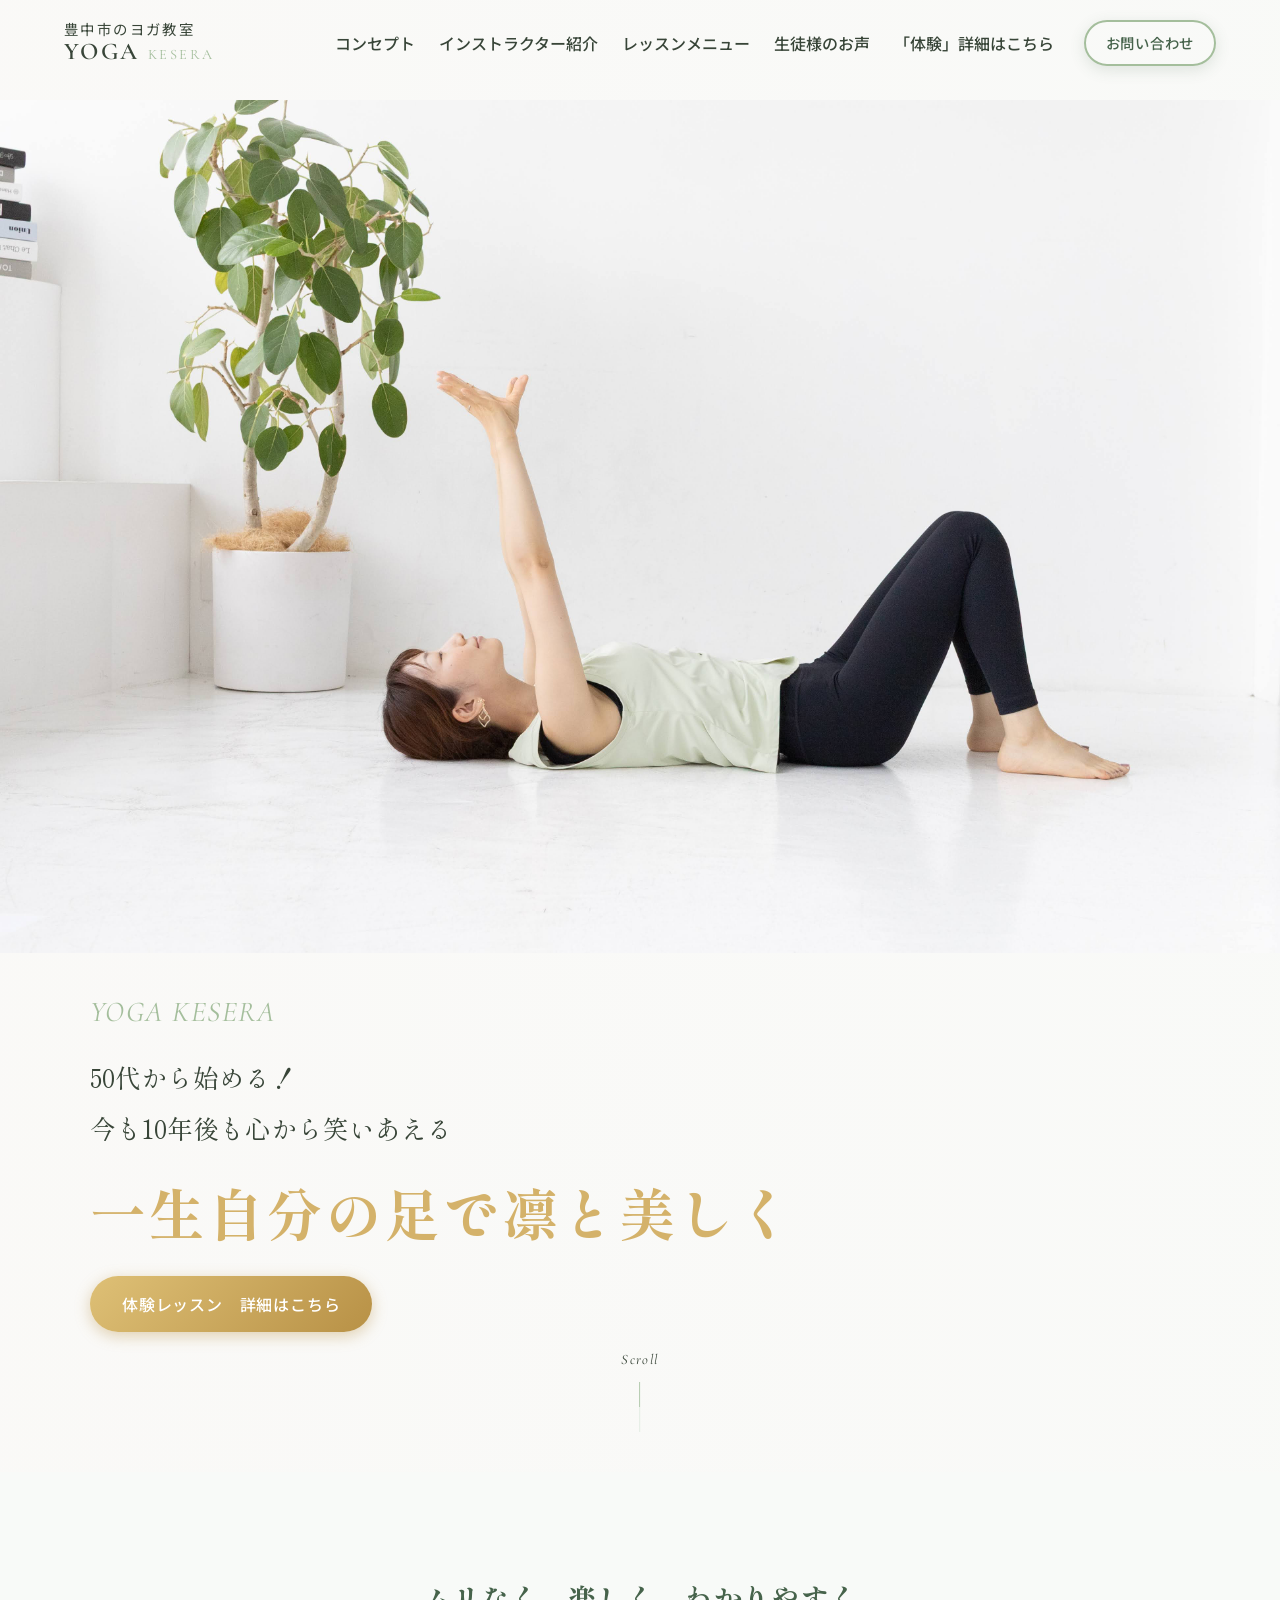
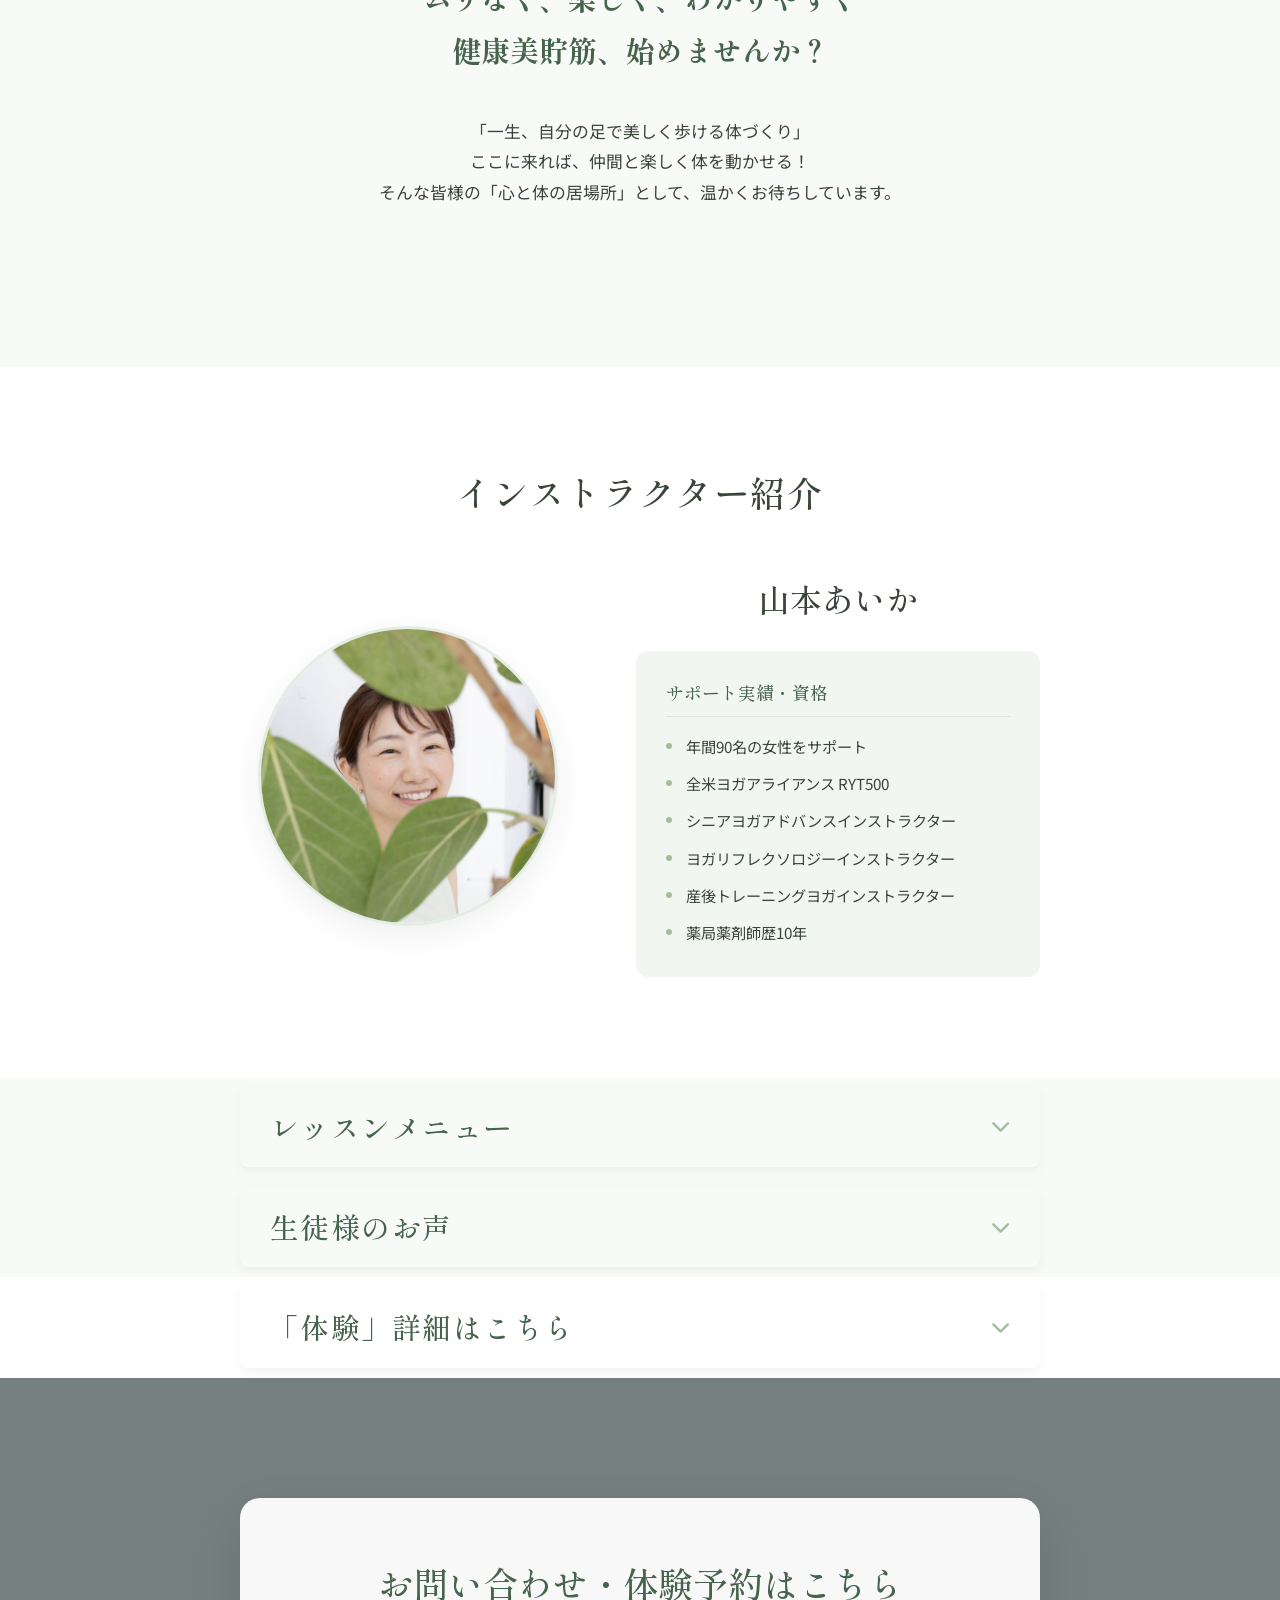
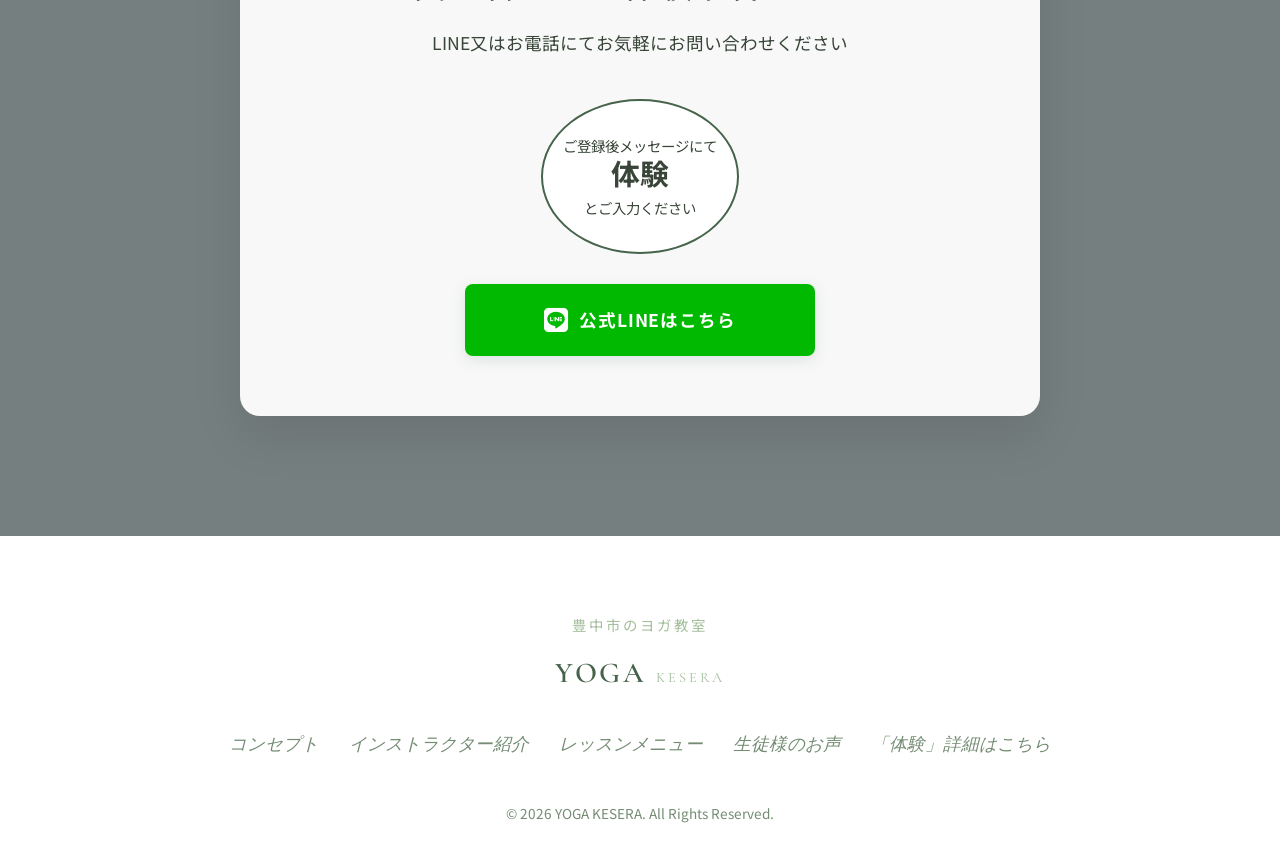
==== index.html @ 303db0d1 "Update hero text from 笑い合える to 笑いあえる" ====
<!DOCTYPE html>
<html lang="ja">

<head>
    <meta charset="UTF-8">
    <meta name="viewport" content="width=device-width, initial-scale=1.0">
    <title>大阪・豊中市のヨガ教室 YOGA KESERA | 予防のためのヨガ・パーソナルヨガ</title>
    <meta name="description"
        content="大阪府豊中市を中心に活動するヨガ教室 YOGA KESERA（ケセラ）。薬剤師の資格を持つヨガインストラクターが伝える「予防」のためのヨガ。グループレッスンやパーソナルヨガを通して、10年後の自分を美しく保つ運動習慣をサポートします。全米ヨガアライアンスRYT500取得。">
    
    <!-- 構造化データ（GEO/SEO対策） -->
    <script type="application/ld+json">
    {
      "@context": "https://schema.org",
      "@type": "LocalBusiness",
      "name": "YOGA KESERA（ヨガ ケセラ）",
      "image": "https://yoga-kesera.mtb-pop.workers.dev/images/Top.jpg",
      "description": "大阪府豊中市を中心に活動するヨガ教室。薬剤師の資格を持つインストラクターが予防のためのヨガ、パーソナルヨガを提供します。",
      "address": {
        "@type": "PostalAddress",
        "addressLocality": "豊中市",
        "addressRegion": "大阪府",
        "addressCountry": "JP"
      },
      "url": "https://yoga-kesera.mtb-pop.workers.dev/"
    }
    </script>

    <!-- Google Fonts -->
    <link rel="preconnect" href="https://fonts.googleapis.com">
    <link rel="preconnect" href="https://fonts.gstatic.com" crossorigin>
    <link
        href="https://fonts.googleapis.com/css2?family=Cormorant+Garamond:wght@400;500;600&family=Noto+Sans+JP:wght@300;400;500;700&family=Shippori+Mincho:wght@400;500;600;700;800&display=swap"
        rel="stylesheet">

    <!-- CSS -->
    <link rel="stylesheet" href="css/style.css">

    <!-- FontAwesome -->
    <link rel="stylesheet" href="https://cdnjs.cloudflare.com/ajax/libs/font-awesome/6.4.0/css/all.min.css">
</head>

<body>
    <!-- Header / Navigation -->
    <header id="header" class="header">
        <div class="header-inner">
            <h1 class="logo">
                <a href="#">
                    <span class="logo-sub"
                        style="font-family: var(--font-sans); color: var(--color-text-main); margin-bottom: 2px;">豊中市のヨガ教室</span>
                    <div>YOGA <span class="logo-sub">KESERA</span></div>
                </a>
            </h1>
            <nav class="nav">
                <ul class="nav-list">
                    <li><a href="#concept">コンセプト</a></li>
                    <li><a href="#instructor">インストラクター紹介</a></li>
                    <li><a href="#lessons">レッスンメニュー</a></li>
                    <li><a href="#voices">生徒様のお声</a></li>
                    <li><a href="#schedule">「体験」詳細はこちら</a></li>
                </ul>
                <a href="#contact" class="btn btn-outline btn-sm">お問い合わせ</a>
            </nav>
            <button class="hamburger" id="hamburger">
                <span></span>
                <span></span>
                <span></span>
            </button>
        </div>
        <!-- Mobile Menu -->
        <div class="mobile-menu" id="mobile-menu">
            <ul class="mobile-nav-list">
                <li><a href="#concept" class="mobile-nav-link">コンセプト</a></li>
                <li><a href="#instructor" class="mobile-nav-link">インストラクター紹介</a></li>
                <li><a href="#lessons" class="mobile-nav-link">レッスンメニュー</a></li>
                <li><a href="#voices" class="mobile-nav-link">生徒様のお声</a></li>
                <li><a href="#schedule" class="mobile-nav-link">「体験」詳細はこちら</a></li>
                <li><a href="#contact" class="btn btn-primary btn-block mobile-nav-link">ご質問・お問い合わせ</a></li>
            </ul>
        </div>
    </header>

    <main>
        <!-- Hero Section -->
        <section class="hero" id="home">
            <div class="hero-bg"></div>
            <div class="hero-content fade-up" style="padding-top: calc(var(--header-height) + 20px);">
                <!-- Added Top image here per request -->
                <div style="width: 100vw; margin-left: calc(-50vw + 50%); text-align: center; margin-bottom: 30px;">
                    <!-- '横幅いっぱいになるように' -> using 100vw on mobile but capped gracefully inside if needed -->
                    <img src="images/Top.jpg" alt="大阪・豊中市のヨガ教室 YOGA KESERA トップ画像" style="width: 100%; display: block;">
                </div>

                <p class="hero-subtitle" style="font-family: var(--font-serif); font-size: clamp(1.2rem, 3vw, 1.6rem); color: var(--color-text-main); font-weight: normal; margin-bottom: 20px;">
                    <span class="hero-title-en">YOGA KESERA</span>
                    <span class="ib">50代から始める！</span><br>
                    <span class="ib">今も10年後も心から笑いあえる</span>
                </p>
                <h2 class="hero-title" style="color: var(--color-secondary); font-weight: 800; letter-spacing: 0.05em; line-height: 1.4;">
                    <span class="ib">一生</span><span class="ib">自分の足で</span><span class="ib">凛と美しく</span>
                </h2>
                <div class="hero-action">
                    <a href="#schedule" class="btn"
                        style="background: linear-gradient(135deg, #dec076 0%, #b89146 100%); color: #fff; box-shadow: 0 4px 15px rgba(184, 145, 70, 0.4); border: none;">体験レッスン　詳細はこちら</a>
                </div>
            </div>
            <div class="scroll-indicator">
                <span>Scroll</span>
                <div class="scroll-line"></div>
            </div>
        </section>

        <!-- Audience & Concept Section -->
        <section class="section concept" id="concept">
            <div class="container container-sm">
                <!-- Concept -->
                <div class="concept-content fade-up delay-1 text-center">
                    <h2 class="concept-catch" style="font-weight: bold; margin-bottom: 40px; line-height: 1.8;">
                        <span class="ib">ムリなく、楽しく、わかりやすく</span><br>
                        <span class="ib">健康美貯筋、始めませんか？</span>
                    </h2>
                    <p class="concept-text">
                        「一生、自分の足で美しく歩ける体づくり」<br>
                        ここに来れば、仲間と楽しく体を動かせる！<br>
                        そんな皆様の「心と体の居場所」として、温かくお待ちしています。
                    </p>
                </div>


            </div>
        </section>

        <!-- Instructor Section -->
        <section class="section instructor bg-light" id="instructor">
            <div class="container container-sm">
                <div class="section-header fade-up text-center mb-5">
                    <h2 class="section-jp">インストラクター紹介</h2>
                </div>
                <div class="instructor-wrapper">
                    <div class="instructor-image fade-in-left">
                        <div class="img-wrapper">
                            <img src="images/introdaction.jpg" alt="YOGA KESERA ヨガインストラクター あいか">
                        </div>
                    </div>
                    <div class="instructor-info fade-in-right">
                        <h3 class="instructor-name text-center" style="justify-content: center;">
                            山本あいか
                        </h3>

                        <div class="qualifications">
                            <h4 class="qualifications-title">サポート実績・資格</h4>
                            <ul class="qualifications-list line-single">
                                <li>年間90名の女性をサポート</li>
                                <li>全米ヨガアライアンス RYT500</li>
                                <li>シニアヨガアドバンスインストラクター</li>
                                <li>ヨガリフレクソロジーインストラクター</li>
                                <li>産後トレーニングヨガインストラクター</li>
                                <li>薬局薬剤師歴10年</li>
                            </ul>
                        </div>
                    </div>
                </div>
            </div>
        </section>

        <!-- Lesson Menu Section -->
        <section class="section lessons" id="lessons">
            <div class="container container-sm">
                <div class="accordion-header fade-up">
                    <h2 class="section-jp">レッスンメニュー</h2>
                    <i class="fa-solid fa-chevron-down accordion-icon"></i>
                </div>

                <div class="accordion-content">
                    <div class="accordion-inner">
                        <div class="lessons-grid">
                            <!-- Menu 1 -->
                            <div class="lesson-card fade-up delay-1">
                                <div class="lesson-img">
                                    <img src="images/group.JPG" alt="対面レッスン（グループ）">
                                </div>
                                <div class="lesson-body">
                                    <h3 class="lesson-name">対面レッスン（グループ）</h3>
                                    <ul class="lesson-desc"
                                        style="text-align: left; padding-left: 0.5em; list-style-type: none; margin-bottom: 0;">
                                        <li>・豊中市立文化芸術センター<br>　<span
                                                style="font-size: 0.9em; color: #666;">対象：大人女性向け</span></li>
                                    </ul>
                                </div>
                            </div>

                            <!-- Menu 2 -->
                            <div class="lesson-card fade-up delay-2">
                                <div class="lesson-img">
                                    <img src="images/online.png" alt="オンラインレッスン（グループ）">
                                </div>
                                <div class="lesson-body">
                                    <h3 class="lesson-name">オンラインレッスン（グループ）</h3>
                                    <ul class="lesson-desc"
                                        style="text-align: left; padding-left: 0.5em; list-style-type: none; margin-bottom: 0;">
                                        <li>・オンライン（ZOOM）<br>　<span
                                                style="font-size: 0.9em; color: #666;">対象：産後の姿勢改善</span></li>
                                    </ul>
                                </div>
                            </div>

                            <!-- Menu 3 -->
                            <div class="lesson-card fade-up delay-3">
                                <div class="lesson-img">
                                    <img src="images/perso.png" alt="パーソナルレッスン">
                                </div>
                                <div class="lesson-body">
                                    <h3 class="lesson-name">パーソナルレッスン</h3>
                                    <ul class="lesson-desc"
                                        style="text-align: left; padding-left: 0.5em; list-style-type: none; margin-bottom: 0;">
                                        <li>・豊中市又は、オンライン（ZOOM）<br>　<span style="font-size: 0.9em; color: #666;">一人一人に合ったレッスンを。<br>　ご希望の方は詳細お問い合わせください。</span></li>
                                    </ul>
                                </div>
                            </div>
                        </div>
                    </div>
                </div>
            </div>
        </section>

        <!-- Student Voices Section -->
        <section class="section voices" id="voices">
            <div class="container container-sm">
                <div class="accordion-header fade-up">
                    <h2 class="section-jp">生徒様のお声</h2>
                    <i class="fa-solid fa-chevron-down accordion-icon"></i>
                </div>

                <div class="accordion-content">
                    <div class="accordion-inner">
                        <div class="voices-container mt-4">
                            <!-- Voice 1 -->
                            <div class="voice-card fade-up delay-1">
                                <div class="voice-header">
                                    <div class="voice-icon"><i class="fa-solid fa-leaf"></i></div>
                                    <div class="voice-meta">
                                        <h3 class="voice-name">Y様</h3>
                                    </div>
                                </div>
                                <p class="voice-text">
                                    「気持ちよく伸び、体が楽になります!」
                                </p>
                            </div>

                            <!-- Voice 2 -->
                            <div class="voice-card fade-up delay-2">
                                <div class="voice-header">
                                    <div class="voice-icon"><i class="fa-solid fa-face-smile"></i></div>
                                    <div class="voice-meta">
                                        <h3 class="voice-name">T様</h3>
                                    </div>
                                </div>
                                <p class="voice-text">
                                    「YouTubeは合ってるかわらなくて不安ですが、<br
                                        class="sp-only">先生はみんなの動きを見てお声がけしてくれるので安心して動けます！」
                                </p>
                            </div>
                        </div>

                        <!-- Video Section -->
                        <div class="voice-video fade-up delay-3" style="margin-top: 40px; text-align: center;">
                            <h3
                                style="font-family: var(--font-serif); font-size: 1.3rem; color: var(--color-primary-dark); margin-bottom: 20px;">
                                レッスン風景</h3>
                            <video src="images/group.mp4" autoplay loop muted playsinline
                                style="width: 100%; max-width: 600px; border-radius: 16px; box-shadow: 0 10px 30px rgba(70, 99, 75, 0.15);"></video>
                        </div>
                    </div>
                </div>
            </div>
        </section>

        <!-- Details / Schedule Section -->
        <section class="section details bg-light" id="schedule">
            <div class="container container-sm">
                <div class="accordion-header fade-up">
                    <h2 class="section-jp">「体験」詳細はこちら</h2>
                    <i class="fa-solid fa-chevron-down accordion-icon"></i>
                </div>

                <div class="accordion-content">
                    <div class="accordion-inner">
                        <div class="details-box fade-up delay-1 mt-4">
                            <ul class="details-list">
                                <li>
                                    <span class="details-label">場所</span>
                                    <span class="details-value">
                                        <strong>豊中市立文化芸術センター</strong><br>
                                        <span class="text-sm">【阪急宝塚線曽根駅徒歩3分 駐輪場有り・有料駐車場有り】</span>
                                    </span>
                                </li>
                                <li style="flex-wrap: wrap;">
                                    <span class="details-label" style="padding-top: 5px;">日時</span>
                                    <span class="details-value">
                                        月2回 火曜日・<span class="ib">10:15〜11:15</span><br>
                                    </span>

                                    <div class="schedule-actual mt-3 mb-2"
                                        style="width: 100%; background: rgba(255,255,255,0.7); padding: 15px; border-radius: 8px; font-size: 1rem;">
                                        <div style="font-weight: bold; color:var(--color-primary-dark); text-align: center; padding-bottom: 8px; border-bottom: 1px dashed var(--color-primary-light);">
                                            レッスン<br>スケジュール
                                        </div>
                                        <div class="schedule-scroll-area" style="max-height: 150px; overflow-y: auto;">
                                            <table style="width: 100%; border-collapse: collapse; text-align: center;">
                                                <tbody id="schedule-tbody">
                                                    <!-- Schedule data will be dynamically loaded here by js/script.js -->
                                                </tbody>
                                            </table>
                                        </div>
                                    </div>
                                </li>
                                <li>
                                    <span class="details-label">体験料</span>
                                    <span class="details-value">
                                        ¥1500（通常）<br>
                                        <span class="text-sm">※継続はお得なお月謝制と回数券制があります</span>
                                    </span>
                                </li>
                                <li>
                                    <span class="details-label">持ち物</span>
                                    <span class="details-value">
                                        水分・運動しやすい服装<br>
                                        <span
                                            style="white-space: nowrap; display: inline-block;">ヨガマット(レンタル有+200円)</span>
                                    </span>
                                </li>
                            </ul>

                            <!-- 新規：持ち物項目の下のボタン -->
                            <div class="contact-action mt-4" style="text-align: center;">
                                <a href="#contact" class="btn"
                                    style="background: linear-gradient(135deg, #dec076 0%, #b89146 100%); color: #fff; box-shadow: 0 4px 15px rgba(184, 145, 70, 0.4); border: none; padding: 14px 10px; display: block; width: 100%; margin: 0 auto; max-width: 320px; white-space: nowrap; font-size: 1rem; text-align: center;">お問い合わせ・体験予約はこちら</a>
                            </div>
                        </div>
                    </div>
                </div>
            </div>
        </section>

        <!-- CTA Section -->
        <section class="section cta" id="contact">
            <div class="cta-bg"></div>
            <div class="container container-sm relative">
                <div class="cta-card fade-up">
                    <div class="cta-header">
                        <h2 class="cta-title"><span class="ib">お問い合わせ・</span><br class="sp-only"><span
                                class="ib">体験予約はこちら</span></h2>
                        <p class="cta-desc">
                            <span class="ib">LINE又はお電話にて</span><br class="sp-only"><span class="ib">お気軽にお問い合わせください</span>
                        </p>
                    </div>

                    <div class="cta-actions" style="display:flex; flex-direction:column; gap:20px; align-items:center;">
                        <div class="offer-notice"
                            style="border-radius: 50%; border: 2px solid var(--color-primary-dark); padding: 30px 20px; text-align: center; margin-bottom: 10px; background-color: white;">
                            <span style="font-size: 0.9rem;">ご登録後メッセージにて</span><br>
                            <span style="font-size: 1.8rem; font-weight: bold; line-height: 1;">体験</span><br>
                            <span style="font-size: 0.9rem;">とご入力ください</span>
                        </div>

                        <a href="https://lin.ee/P2bU472" target="_blank" rel="noopener noreferrer"
                            class="btn btn-line btn-large w-full" style="max-width:350px;">
                            <i class="fa-brands fa-line"></i> 公式LINEはこちら
                        </a>
                    </div>
                </div>
            </div>
        </section>
    </main>

    <!-- Footer -->
    <footer class="footer">
        <div class="container">
            <div class="footer-logo">
                <a href="#" style="color:var(--color-primary-dark); text-decoration:none;">
                    <span class="logo-sub" style="font-family: var(--font-sans); margin-bottom: 2px;">豊中市のヨガ教室</span>
                    <div>YOGA <span class="logo-sub">KESERA</span></div>
                </a>
            </div>
            <ul class="footer-nav">
                <li><a href="#concept">コンセプト</a></li>
                <li><a href="#instructor">インストラクター紹介</a></li>
                <li><a href="#lessons">レッスンメニュー</a></li>
                <li><a href="#voices">生徒様のお声</a></li>
                <li><a href="#schedule">「体験」詳細はこちら</a></li>
            </ul>
            <p class="copyright">&copy; <span id="year"></span> YOGA KESERA. All Rights Reserved.</p>
        </div>
    </footer>

    <!-- Scripts -->
    <script src="js/script.js"></script>
</body>

</html>
---- css/style.css ----
/* =========================================================================
   Variables & Reset
   ========================================================================= */
   :root {
    /* Colors */
    --color-primary: #a4be9c; /* Sage green / Mint green */
    --color-primary-dark: #46634b; /* Deep green */
    --color-primary-light: #e4ede4; /* Light clean green */
    
    --color-secondary: #d4b26a; /* Elegant Gold */
    --color-secondary-light: #ebd8af;
    
    --color-text-main: #384538; /* Soft green-tinted charcoal */
    --color-text-muted: #748c74;
    --color-text-light: #ffffff;
    
    --color-bg-base: #f8faf8; /* Warm off-white */
    --color-bg-light: #ffffff;
    --color-bg-alt: #f1f6f1; /* Pale green-tinted bg */
    
    --color-line: #00B900; /* LINE app color */
    
    /* Typography */
    --font-sans: 'Noto Sans JP', sans-serif;
    --font-serif: 'Shippori Mincho', serif;
    --font-en: 'Cormorant Garamond', serif;
    
    /* Transitions */
    --transition-fast: 0.3s ease;
    --transition-medium: 0.6s cubic-bezier(0.22, 1, 0.36, 1);
    --transition-slow: 1s cubic-bezier(0.22, 1, 0.36, 1);
    
    /* Layout */
    --header-height: 80px;
}

*, *::before, *::after {
    box-sizing: border-box;
    margin: 0;
    padding: 0;
}

html {
    scroll-behavior: smooth;
    font-size: 16px;
}

body {
    font-family: var(--font-sans);
    color: var(--color-text-main);
    background-color: var(--color-bg-base);
    line-height: 1.8;
    overflow-x: hidden;
    -webkit-font-smoothing: antialiased;
}

a {
    text-decoration: none;
    color: inherit;
    transition: color var(--transition-fast);
}

ul {
    list-style: none;
}

img {
    max-width: 100%;
    height: auto;
    display: block;
}

/* =========================================================================
   Typography & Utilities
   ========================================================================= */
h1, h2, h3, h4, h5, h6 {
    font-weight: 500;
    line-height: 1.4;
}

.container {
    width: 90%;
    max-width: 1100px;
    margin: 0 auto;
}

.container-sm {
    max-width: 800px;
}

.section {
    padding: 100px 0;
}

.bg-light {
    background-color: var(--color-bg-light);
}

.relative {
    position: relative;
}

.mt-4 { margin-top: 2rem; }

/* Section Headers */
.section-header {
    text-align: center;
    margin-bottom: 60px;
}

.section-header.align-left {
    text-align: left;
}

.section-en {
    display: block;
    font-family: var(--font-en);
    font-size: 1.5rem;
    color: var(--color-primary);
    letter-spacing: 0.1em;
    margin-bottom: 10px;
    font-style: italic;
}

.section-jp {
    font-family: var(--font-serif);
    font-size: 2.2rem;
    color: var(--color-text-main);
    letter-spacing: 0.05em;
}

@media (max-width: 768px) {
    .section { padding: 70px 0; }
    .section-header { margin-bottom: 40px; }
    .section-jp { font-size: 1.8rem; }
}

/* =========================================================================
   Buttons
   ========================================================================= */
.btn {
    display: inline-flex;
    align-items: center;
    justify-content: center;
    padding: 14px 32px;
    font-size: 1rem;
    font-weight: 500;
    border-radius: 50px;
    cursor: pointer;
    transition: all var(--transition-fast);
    letter-spacing: 0.05em;
    border: 2px solid transparent;
    box-shadow: 0 4px 15px rgba(70, 99, 75, 0.15); /* Soft natural shadow */
}

.btn-sm {
    padding: 8px 20px;
    font-size: 0.9rem;
}

.btn-large {
    padding: 18px 40px;
    font-size: 1.1rem;
    font-weight: 700;
}

.btn-block {
    display: flex;
    width: 100%;
}

.btn-primary {
    background: linear-gradient(135deg, #dec076 0%, #b89146 100%);
    color: var(--color-text-light);
    border: none;
}

.btn-primary:hover {
    transform: translateY(-2px);
    box-shadow: 0 6px 20px rgba(184, 145, 70, 0.4);
    filter: brightness(1.05);
}

.btn-outline {
    background-color: transparent;
    border-color: var(--color-primary);
    color: var(--color-primary-dark);
}

.btn-outline:hover {
    background-color: var(--color-primary);
    color: var(--color-text-light);
}

.btn-line {
    background-color: var(--color-line);
    color: white;
    border-radius: 8px; /* LINE guidelines prefer squared edges often, or 50px */
}

.btn-line i {
    font-size: 1.5rem;
    margin-right: 10px;
}

.btn-line:hover {
    background-color: #009900;
    transform: translateY(-3px);
    box-shadow: 0 6px 15px rgba(0, 185, 0, 0.3);
}

/* =========================================================================
   Header & Navigation
   ========================================================================= */
.header {
    position: fixed;
    top: 0;
    left: 0;
    width: 100%;
    z-index: 1000;
    transition: background-color var(--transition-fast), padding var(--transition-fast);
    padding: 20px 0;
}

.header.scrolled {
    background-color: rgba(255, 255, 255, 0.95);
    padding: 10px 0;
    box-shadow: 0 2px 10px rgba(0,0,0,0.05);
    backdrop-filter: blur(10px);
}

.header-inner {
    display: flex;
    justify-content: space-between;
    align-items: center;
    width: 90%;
    max-width: 1200px;
    margin: 0 auto;
}

.logo a {
    font-family: var(--font-en);
    font-size: 1.5rem;
    font-weight: 600;
    letter-spacing: 0.1em;
    color: var(--color-text-main);
    display: flex;
    flex-direction: column;
    line-height: 1.1;
}

.header.scrolled .logo a,
.header.menu-open .logo a {
    color: var(--color-text-main);
}

.logo-sub {
    font-size: 0.9rem;
    font-weight: 400;
    color: var(--color-primary);
}

.nav {
    display: flex;
    align-items: center;
    gap: 30px;
}

.nav-list {
    display: flex;
    gap: 24px;
}

.nav-list a {
    font-family: var(--font-sans);
    font-size: 1rem;
    font-weight: 500;
    color: var(--color-text-main);
    position: relative;
}

.nav-list a::after {
    content: '';
    position: absolute;
    bottom: -4px;
    left: 0;
    width: 0;
    height: 1px;
    background-color: var(--color-primary);
    transition: width var(--transition-fast);
}

.nav-list a:hover::after {
    width: 100%;
}

/* Mobile Menu & Hamburger */
.hamburger {
    display: none;
    background: transparent;
    border: none;
    cursor: pointer;
    width: 30px;
    height: 20px;
    position: relative;
    z-index: 1001;
}

.hamburger span {
    position: absolute;
    left: 0;
    width: 100%;
    height: 2px;
    background-color: var(--color-text-main);
    transition: all 0.3s ease;
}

.hamburger span:nth-child(1) { top: 0; }
.hamburger span:nth-child(2) { top: 9px; }
.hamburger span:nth-child(3) { bottom: 0; }

.hamburger.active span:nth-child(1) {
    transform: translateY(9px) rotate(45deg);
}

.hamburger.active span:nth-child(2) {
    opacity: 0;
}

.hamburger.active span:nth-child(3) {
    transform: translateY(-9px) rotate(-45deg);
}

.mobile-menu {
    position: fixed;
    top: 0;
    left: 0;
    width: 100%;
    height: 100vh;
    background-color: var(--color-bg-base);
    z-index: 999;
    display: flex;
    align-items: center;
    justify-content: center;
    opacity: 0;
    visibility: hidden;
    transition: all 0.4s ease;
}

.mobile-menu.active {
    opacity: 1;
    visibility: visible;
}

.mobile-nav-list {
    text-align: center;
    display: flex;
    flex-direction: column;
    gap: 30px;
}

.mobile-nav-link {
    font-family: var(--font-sans);
    font-size: 1.4rem;
    font-weight: 500;
    color: var(--color-text-main);
}

.mobile-nav-list .btn {
    font-family: var(--font-sans);
    font-size: 1.1rem;
    font-style: normal;
    margin-top: 20px;
}

@media (max-width: 768px) {
    .nav { display: none; }
    .hamburger { display: block; }
}

/* =========================================================================
   Hero Section
   ========================================================================= */
.hero {
    position: relative;
    min-height: 100vh;
    display: flex;
    align-items: center;
    overflow: hidden;
    padding-bottom: 140px;
}

.hero-bg {
    position: absolute;
    top: 0;
    left: 0;
    width: 100%;
    height: 100%;
    background-image: url('https://images.unsplash.com/photo-1599901860904-1776b515b5e3?ixlib=rb-4.0.3&auto=format&fit=crop&w=1920&q=80');
    background-size: cover;
    background-position: center;
    background-attachment: fixed;
    /* Soft overlay */
    background-color: var(--color-bg-base);
    background-blend-mode: overlay;
    z-index: -2;
}

.hero::after {
    content: '';
    position: absolute;
    top: 0;
    left: 0;
    width: 100%;
    height: 100%;
    background: linear-gradient(to right, rgba(250, 249, 247, 0.9) 0%, rgba(250, 249, 247, 0.4) 100%);
    z-index: -1;
}

.hero-content {
    width: 90%;
    max-width: 1100px;
    margin: 0 auto;
    padding-top: var(--header-height);
}

.hero-title {
    font-family: var(--font-serif);
    font-size: 3.5rem;
    line-height: 1.4;
    color: var(--color-text-main);
    margin-bottom: 24px;
}

.hero-title-en {
    display: block;
    font-family: var(--font-en);
    font-style: italic;
    font-size: 1.8rem;
    color: var(--color-primary);
    margin-bottom: 10px;
    letter-spacing: 0.05em;
    font-weight: 400;
}

.hero-subtitle {
    font-size: 1.2rem;
    color: var(--color-text-muted);
    margin-bottom: 40px;
    line-height: 2;
}

@media (max-width: 768px) {
    .hero::after {
        background: linear-gradient(to bottom, rgba(250, 249, 247, 0.9) 30%, rgba(250, 249, 247, 0.6) 100%);
    }
    .hero-title { font-size: 2.2rem; }
    .hero-title-en { font-size: 1.3rem; }
    .hero-subtitle { font-size: 1rem; }
}

/* Scroll Indicator */
.scroll-indicator {
    position: absolute;
    bottom: 40px;
    left: 50%;
    transform: translateX(-50%);
    display: flex;
    flex-direction: column;
    align-items: center;
    gap: 10px;
    z-index: 10;
}

.scroll-indicator span {
    font-family: var(--font-en);
    font-size: 0.9rem;
    letter-spacing: 0.1em;
    color: var(--color-text-main);
    font-style: italic;
}

.scroll-line {
    width: 1px;
    height: 50px;
    background-color: var(--color-primary-light);
    position: relative;
    overflow: hidden;
}

.scroll-line::after {
    content: '';
    position: absolute;
    top: 0;
    left: 0;
    width: 100%;
    height: 50%;
    background-color: var(--color-primary);
    animation: scrollLine 2s ease-in-out infinite;
}

@keyframes scrollLine {
    0% { transform: translateY(-100%); }
    100% { transform: translateY(200%); }
}

/* =========================================================================
   Concept Section
   ========================================================================= */
.concept-content {
    text-align: center;
    margin-bottom: 60px;
}

.concept-catch {
    font-family: var(--font-serif);
    font-size: 1.8rem;
    color: var(--color-primary-dark);
    margin-bottom: 30px;
    line-height: 1.6;
}

.concept-text {
    font-size: 1.05rem;
    color: var(--color-text-main);
}

.features {
    display: grid;
    grid-template-columns: repeat(3, 1fr);
    gap: 30px;
    margin-top: 60px;
}

.feature-card {
    background-color: var(--color-bg-light);
    padding: 40px 30px;
    border-radius: 20px;
    text-align: center;
    box-shadow: 0 10px 30px rgba(0,0,0,0.03);
    transition: transform var(--transition-fast);
}

.feature-card:hover {
    transform: translateY(-10px);
}

.feature-icon {
    width: 70px;
    height: 70px;
    background-color: var(--color-bg-alt);
    border-radius: 50%;
    display: flex;
    align-items: center;
    justify-content: center;
    margin: 0 auto 24px;
    font-size: 1.8rem;
    color: var(--color-primary);
}

.feature-title {
    font-family: var(--font-serif);
    font-size: 1.2rem;
    margin-bottom: 16px;
}

.feature-desc {
    font-size: 0.95rem;
    color: var(--color-text-muted);
    text-align: justify;
}

@media (max-width: 900px) {
    .features { grid-template-columns: 1fr; gap: 20px; }
    .concept-catch { font-size: 1.4rem; }
}

/* =========================================================================
   Instructor Section
   ========================================================================= */
.instructor-wrapper {
    display: flex;
    align-items: center;
    gap: 60px;
}

.instructor-image {
    flex: 1;
}

.instructor-image .img-wrapper {
    position: relative;
    border-radius: 50%;
    width: 300px;
    height: 300px;
    margin: 0 auto;
    overflow: hidden;
    box-shadow: 0 10px 30px rgba(138, 154, 138, 0.15);
    border: 3px solid var(--color-primary-light);
}

.instructor-image img {
    width: 100%;
    height: 100%;
    object-fit: cover;
    object-position: center 20%;
}

.instructor-info {
    flex: 1.2;
}

.instructor-name {
    font-family: var(--font-serif);
    font-size: 2rem;
    margin-bottom: 30px;
    display: flex;
    align-items: flex-end;
    gap: 15px;
}

.name-en {
    font-family: var(--font-en);
    font-size: 1.5rem;
    color: var(--color-primary);
    font-style: italic;
}

.instructor-bio {
    font-size: 1rem;
    color: var(--color-text-muted);
    margin-bottom: 40px;
}

.qualifications {
    background-color: var(--color-bg-alt);
    padding: 30px;
    border-radius: 12px;
}

.qualifications-title {
    font-family: var(--font-serif);
    font-size: 1.1rem;
    color: var(--color-primary-dark);
    margin-bottom: 16px;
    padding-bottom: 10px;
    border-bottom: 1px solid rgba(138, 154, 138, 0.2);
}

.qualifications-list {
    display: grid;
    grid-template-columns: 1fr 1fr;
    gap: 10px;
}

.qualifications-list li {
    font-size: 0.95rem;
    position: relative;
    padding-left: 20px;
}

.qualifications-list li::before {
    content: '';
    position: absolute;
    left: 0;
    top: 10px;
    width: 6px;
    height: 6px;
    background-color: var(--color-primary);
    border-radius: 50%;
}

@media (max-width: 900px) {
    .instructor-wrapper { flex-direction: column; gap: 40px; }
    .instructor-image img { height: 400px; }
    .qualifications-list { grid-template-columns: 1fr; }
}

/* =========================================================================
   Lessons Section
   ========================================================================= */
.lessons-grid {
    display: grid;
    grid-template-columns: repeat(3, 1fr);
    gap: 30px;
}

.lesson-card {
    background-color: var(--color-bg-light);
    border-radius: 16px;
    overflow: hidden;
    box-shadow: 0 10px 30px rgba(0,0,0,0.03);
    transition: transform var(--transition-fast), box-shadow var(--transition-fast);
}

.lesson-card:hover {
    transform: translateY(-10px);
    box-shadow: 0 15px 40px rgba(0,0,0,0.08);
}

.lesson-img {
    height: 220px;
    position: relative;
    overflow: hidden;
}

.lesson-img img {
    width: 100%;
    height: 100%;
    object-fit: cover;
    transition: transform var(--transition-slow);
}

.lesson-card:hover .lesson-img img {
    transform: scale(1.05);
}

.lesson-tag {
    position: absolute;
    top: 15px;
    left: 15px;
    background-color: rgba(255, 255, 255, 0.9);
    color: var(--color-primary-dark);
    padding: 6px 14px;
    font-size: 0.8rem;
    font-weight: bold;
    border-radius: 30px;
}

.lesson-body {
    padding: 30px 24px;
}

.lesson-name {
    font-family: var(--font-serif);
    font-size: 1.3rem;
    margin-bottom: 12px;
    line-height: 1.4;
}

.lesson-desc {
    font-size: 0.95rem;
    color: var(--color-text-muted);
    margin-bottom: 20px;
    line-height: 1.6;
}

@media (max-width: 900px) {
    .lessons-grid { grid-template-columns: 1fr; max-width: 500px; margin: 0 auto; }
}

/* =========================================================================
   Student Voices Section
   ========================================================================= */
.voices-container {
    display: flex;
    flex-direction: column;
    gap: 24px;
}

.voice-card {
    background-color: var(--color-bg-base);
    border-radius: 16px;
    padding: 30px;
    box-shadow: 0 5px 15px rgba(0,0,0,0.02);
    border: 1px solid rgba(143, 160, 143, 0.1);
    transition: transform var(--transition-fast);
}

.voice-card:hover {
    transform: translateY(-5px);
}

.voice-header {
    display: flex;
    align-items: center;
    gap: 16px;
    margin-bottom: 20px;
}

.voice-icon {
    width: 60px;
    height: 60px;
    background-color: var(--color-primary-light);
    color: var(--color-primary-dark);
    border-radius: 50%;
    display: flex;
    align-items: center;
    justify-content: center;
    font-size: 1.5rem;
}

.voice-meta {
    flex: 1;
}

.voice-name {
    font-size: 1.1rem;
    font-family: var(--font-sans);
    margin-bottom: 4px;
}

.voice-badge {
    display: inline-block;
    font-size: 0.8rem;
    color: var(--color-primary);
    border: 1px solid var(--color-primary);
    padding: 2px 10px;
    border-radius: 20px;
}

.voice-text {
    font-size: 1rem;
    font-style: italic;
    color: var(--color-text-main);
    line-height: 1.8;
}

@media (max-width: 768px) {
    .voice-card { padding: 24px 20px; }
    .voice-icon { width: 50px; height: 50px; font-size: 1.2rem; }
}

/* =========================================================================
   Schedule Section
   ========================================================================= */
.schedule-wrapper {
    background-color: var(--color-bg-light);
    border-radius: 20px;
    padding: 40px;
    box-shadow: 0 10px 30px rgba(0,0,0,0.03);
}

.schedule-month {
    margin-bottom: 40px;
}

.schedule-title {
    font-family: var(--font-serif);
    font-size: 1.4rem;
    color: var(--color-primary-dark);
    margin-bottom: 20px;
    padding-bottom: 10px;
    border-bottom: 2px solid var(--color-primary-light);
}

.schedule-list {
    display: flex;
    flex-direction: column;
    gap: 16px;
}

.schedule-list li {
    display: flex;
    align-items: center;
    padding: 16px 20px;
    background-color: var(--color-bg-base);
    border-radius: 8px;
    transition: background-color var(--transition-fast);
}

.schedule-list li:hover {
    background-color: var(--color-bg-alt);
}

.schedule-date {
    font-weight: 700;
    width: 200px;
    font-size: 1.1rem;
    color: var(--color-text-main);
}

.schedule-info {
    flex: 1;
    display: flex;
    align-items: center;
    gap: 16px;
}

.schedule-badge {
    display: inline-block;
    background-color: var(--color-primary);
    color: var(--color-text-light);
    font-size: 0.8rem;
    font-weight: bold;
    padding: 4px 12px;
    border-radius: 4px;
    white-space: nowrap;
}

.schedule-badge.badge-online {
    background-color: var(--color-secondary);
}

.schedule-location {
    font-size: 1rem;
}

.schedule-note {
    margin-top: 30px;
    padding-top: 30px;
    border-top: 1px dashed var(--color-primary-light);
    text-align: center;
}

.schedule-note p {
    font-size: 0.9rem;
    color: var(--color-text-muted);
    margin-bottom: 24px;
}

.schedule-action {
    display: flex;
    justify-content: center;
}

@media (max-width: 768px) {
    .schedule-wrapper { padding: 30px 20px; }
    .schedule-list li { flex-direction: column; align-items: flex-start; gap: 10px; }
    .schedule-date { width: auto; font-size: 1.05rem; }
    .schedule-info { flex-wrap: wrap; }
}

/* =========================================================================
   Locations Section
   ========================================================================= */
.locations-grid {
    display: grid;
    grid-template-columns: repeat(3, 1fr);
    gap: 30px;
}

.location-card {
    background-color: var(--color-bg-light);
    border-radius: 16px;
    overflow: hidden;
    box-shadow: 0 10px 30px rgba(0,0,0,0.03);
    transition: transform var(--transition-fast), box-shadow var(--transition-fast);
}

.location-card:hover {
    transform: translateY(-10px);
    box-shadow: 0 15px 40px rgba(0,0,0,0.08);
}

.location-img {
    height: 220px;
    position: relative;
    overflow: hidden;
}

.location-img img {
    width: 100%;
    height: 100%;
    object-fit: cover;
    transition: transform var(--transition-slow);
}

.location-card:hover .location-img img {
    transform: scale(1.05);
}

.location-tag {
    position: absolute;
    top: 15px;
    left: 15px;
    background-color: rgba(255, 255, 255, 0.9);
    color: var(--color-primary-dark);
    padding: 6px 14px;
    font-size: 0.8rem;
    font-weight: bold;
    border-radius: 30px;
}

.location-body {
    padding: 30px 24px;
}

.location-name {
    font-family: var(--font-serif);
    font-size: 1.3rem;
    margin-bottom: 12px;
}

.location-desc {
    font-size: 0.95rem;
    color: var(--color-text-muted);
    margin-bottom: 20px;
    line-height: 1.6;
}

@media (max-width: 900px) {
    .locations-grid { grid-template-columns: 1fr; max-width: 500px; margin: 0 auto; }
}

/* =========================================================================
   CTA Section
   ========================================================================= */
.cta {
    position: relative;
    padding: 120px 0;
    overflow: hidden;
}

.cta-bg {
    position: absolute;
    top: 0;
    left: 0;
    width: 100%;
    height: 100%;
    background-image: url('https://images.unsplash.com/photo-1506126613408-eca07ce68773?ixlib=rb-4.0.3&auto=format&fit=crop&w=1920&q=80');
    background-size: cover;
    background-position: center;
    background-attachment: fixed;
    filter: sepia(0.2) hue-rotate(90deg) grayscale(0.2);
}

.cta-bg::after {
    content: '';
    position: absolute;
    top: 0;
    left: 0;
    width: 100%;
    height: 100%;
    background-color: rgba(60, 74, 60, 0.7); /* Dark green overlay */
}

.cta-card {
    background-color: rgba(255, 255, 255, 0.95);
    backdrop-filter: blur(10px);
    padding: 60px 50px;
    border-radius: 20px;
    text-align: center;
    box-shadow: 0 20px 50px rgba(0,0,0,0.1);
}

.cta-title {
    font-family: var(--font-serif);
    font-size: 2.2rem;
    color: var(--color-primary-dark);
    margin-bottom: 20px;
}

.cta-desc {
    font-size: 1.1rem;
    color: var(--color-text-main);
    margin-bottom: 40px;
}

.cta-note {
    font-size: 0.8rem;
    color: var(--color-text-muted);
    margin-top: 15px;
}

.social-links {
    display: flex;
    justify-content: center;
    gap: 20px;
}

.social-link {
    display: inline-flex;
    align-items: center;
    font-weight: 500;
    color: var(--color-text-muted);
}

.social-link i {
    margin-right: 8px;
    font-size: 1.2rem;
}

.social-link.instagram:hover { color: #E1306C; }
.social-link.ameba:hover { color: #2D8C3C; }

@media (max-width: 768px) {
    .cta-card { padding: 40px 20px; }
    .cta-title { font-size: 1.8rem; }
}

/* =========================================================================
   Footer
   ========================================================================= */
.footer {
    background-color: var(--color-bg-light);
    padding: 60px 0 30px;
    text-align: center;
}

.footer-logo {
    font-family: var(--font-en);
    font-size: 1.8rem;
    font-weight: 600;
    letter-spacing: 0.1em;
    color: var(--color-text-main);
    margin-bottom: 30px;
}

.footer-logo span {
    color: var(--color-primary);
}

.footer-nav {
    display: flex;
    justify-content: center;
    gap: 30px;
    margin-bottom: 40px;
}

.footer-nav a {
    font-family: var(--font-en);
    font-size: 1.1rem;
    font-style: italic;
    color: var(--color-text-muted);
}

.footer-nav a:hover {
    color: var(--color-primary);
}

.copyright {
    font-size: 0.85rem;
    color: var(--color-text-muted);
}

@media (max-width: 600px) {
    .footer-nav { flex-direction: column; gap: 15px; }
}

/* =========================================================================
   Animations
   ========================================================================= */
.fade-up {
    opacity: 0;
    transform: translateY(30px);
    transition: opacity var(--transition-medium), transform var(--transition-medium);
}

.fade-in-left {
    opacity: 0;
    transform: translateX(-30px);
    transition: opacity var(--transition-medium), transform var(--transition-medium);
}

.fade-in-right {
    opacity: 0;
    transform: translateX(30px);
    transition: opacity var(--transition-medium), transform var(--transition-medium);
}

.fade-up.is-visible,
.fade-in-left.is-visible,
.fade-in-right.is-visible {
    opacity: 1;
    transform: translate(0);
}

.delay-1 { transition-delay: 0.1s; }
.delay-2 { transition-delay: 0.2s; }
.delay-3 { transition-delay: 0.3s; }

/* =========================================================================
   Custom LP Styles for Flyer Refactor
   ========================================================================= */

.mt-8 { margin-top: 4rem; }
.mb-2 { margin-bottom: 1rem; }
.w-full { width: 100%; }
.d-inline-block { display: inline-block; }

.check-list {
    display: flex;
    flex-direction: column;
    gap: 15px;
    background-color: var(--color-bg-light);
    padding: 30px;
    border-radius: 15px;
    box-shadow: 0 5px 20px rgba(0,0,0,0.03);
    max-width: 600px;
    margin: 0 auto;
}

.check-list li {
    font-size: 1.1rem;
    font-weight: 500;
    display: flex;
    align-items: center;
    gap: 15px;
}

.check-list li::before {
    content: '\f058'; /* fa-circle-check */
    font-family: "Font Awesome 6 Free";
    font-weight: 900;
    color: var(--color-primary); /* Use primary color for checkmark */
    font-size: 1.4rem;
}

/* Offer badge on hero */
.hero-badge {
    display: inline-block;
    background-color: #f7eed8; /* pale organic beige */
    color: var(--color-primary-dark);
    font-weight: bold;
    font-size: 1.4rem;
    padding: 15px 30px;
    border-radius: 50px;
    margin-bottom: 20px;
    line-height: 1.4;
    text-align: center;
    box-shadow: 0 4px 15px rgba(110, 128, 110, 0.1);
    transform: rotate(2deg);
}

.location-badge {
    display: inline-block;
    background-color: rgba(255,255,255,0.8);
    color: var(--color-text-main);
    padding: 8px 20px;
    border-radius: 30px;
    font-weight: 500;
    margin-top: 15px;
    font-size: 1.1rem;
}

/* Details Box */
.details-box {
    background-color: var(--color-bg-alt);
    border: 2px solid var(--color-primary-light);
    border-radius: 12px;
    padding: 40px;
    margin-top: 30px;
}

.details-list {
    display: flex;
    flex-direction: column;
    gap: 20px;
}

.details-list li {
    display: flex;
    gap: 20px;
    padding-bottom: 20px;
    border-bottom: 1px dotted var(--color-primary-dark);
}

.details-list li:last-child {
    border-bottom: none;
    padding-bottom: 0;
}

.details-label {
    min-width: 32px;
    margin-right: 4px;
    white-space: nowrap;
    font-weight: bold;
    color: var(--color-primary-dark);
    font-size: 1.1rem;
}

.details-value {
    flex: 1;
    font-size: 1.05rem;
    line-height: 1.6;
}

.text-sm {
    font-size: 0.9rem;
    color: var(--color-text-muted);
}

.highlight-text {
    color: var(--color-secondary); /* Dark Gold */
    font-weight: bold;
    font-size: 1.1rem;
}

.contact-item {
    font-size: 1.1rem;
    margin-bottom: 10px;
    font-weight: 500;
}

.link-arrow {
    color: var(--color-primary-dark);
    text-decoration: underline;
    font-weight: 500;
}

.line-single li {
    grid-column: 1 / -1 !important; /* Make qualifications list single column */
}

/* =========================================================================
   Mobile Optimization Utilities
   ========================================================================= */

.ib { display: inline-block; }
.sp-only { display: none; }
.pc-only { display: block; }

@media (max-width: 768px) {
    br.sp-only { display: block; }
    span.sp-only { display: inline; }
    div.sp-only, p.sp-only { display: block; }
    .pc-only { display: none; }
    
    /* Adjust specific text sizes for mobile to ensure fitting */
    .hero-title { font-size: 1.8rem; }
    .hero-subtitle { font-size: 1.1rem; }
    .concept-catch { font-size: 1.35rem; line-height: 1.5; }
    .check-list li { font-size: 1.05rem; }
    .cta-title { font-size: 1.6rem; }
}

.nav-jp {
    display: block;
    font-family: var(--font-sans);
    font-size: 1.1rem;
    font-style: normal;
    color: var(--color-text-muted);
    margin-top: 5px;
    letter-spacing: 0.1em;
}

@media (max-width: 768px) {
    .nav-jp { font-size: 1rem; }
}

/* --- Accordion Styles --- */
.accordion-header {
    display: flex;
    justify-content: space-between;
    align-items: center;
    cursor: pointer;
    background: var(--color-bg);
    padding: 15px 20px;
    border-radius: 8px;
    box-shadow: 0 4px 10px rgba(0,0,0,0.05);
    margin-bottom: 0;
    transition: background var(--transition-fast);
}

.accordion-header:hover {
    background: #fdfaf8;
}

.accordion-header .section-jp {
    margin: 0;
    font-size: 1.6rem;
    color: var(--color-primary-dark);
}

.accordion-icon {
    font-size: 1.2rem;
    color: var(--color-primary);
    transition: transform 0.3s ease;
}

.accordion-header.active .accordion-icon {
    transform: rotate(180deg);
}

.accordion-content {
    max-height: 0;
    overflow: hidden;
    transition: max-height 0.5s ease-in-out, opacity 0.4s ease-in-out;
    opacity: 0;
}

.accordion-content.active {
    max-height: 5000px;
    opacity: 1;
}

.accordion-inner {
    padding: 10px 0 20px;
}

@media (min-width: 769px) {
    .accordion-header {
        padding: 20px 30px;
    }
    .accordion-header .section-jp {
        font-size: 1.8rem;
    }
}

/* Eliminate large section padding for accordion wrappers to reduce scroll amount */
section.lessons,
section.voices,
section.details {
    padding: 10px 0 !important;
}
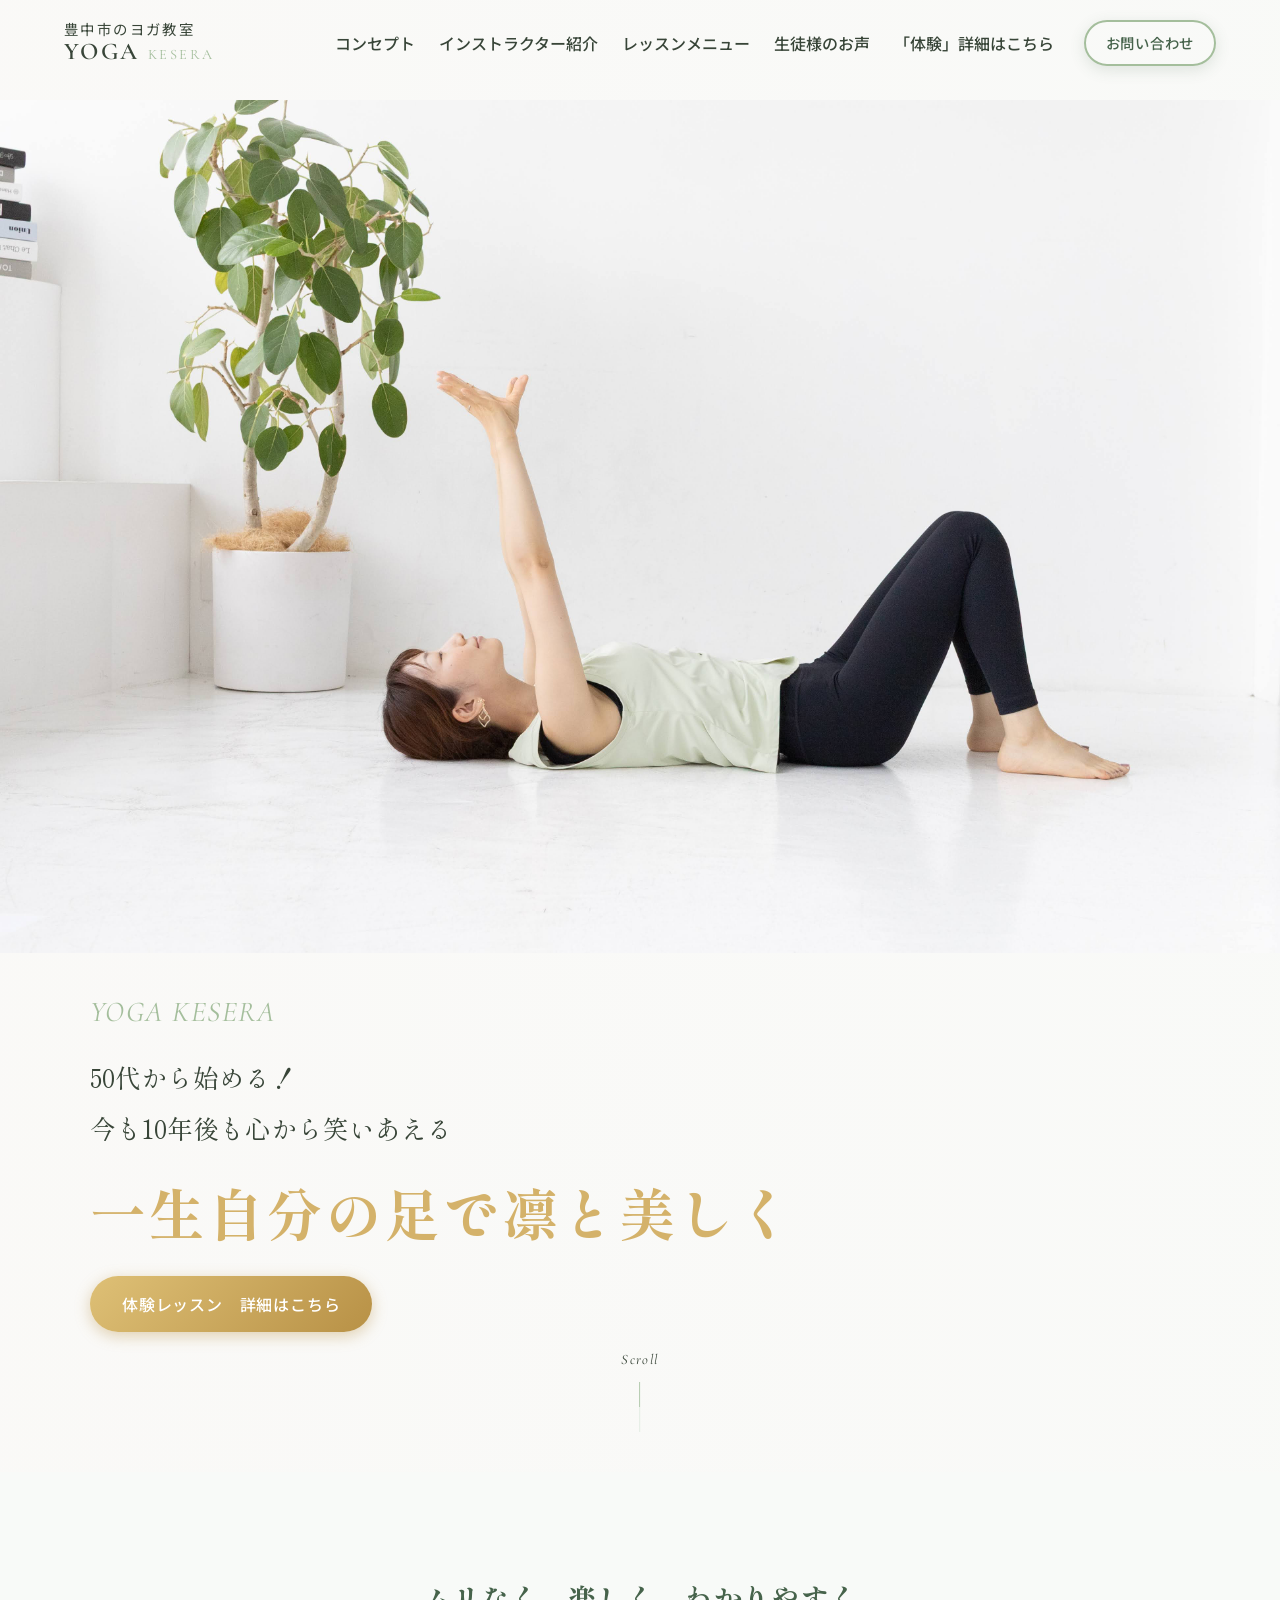
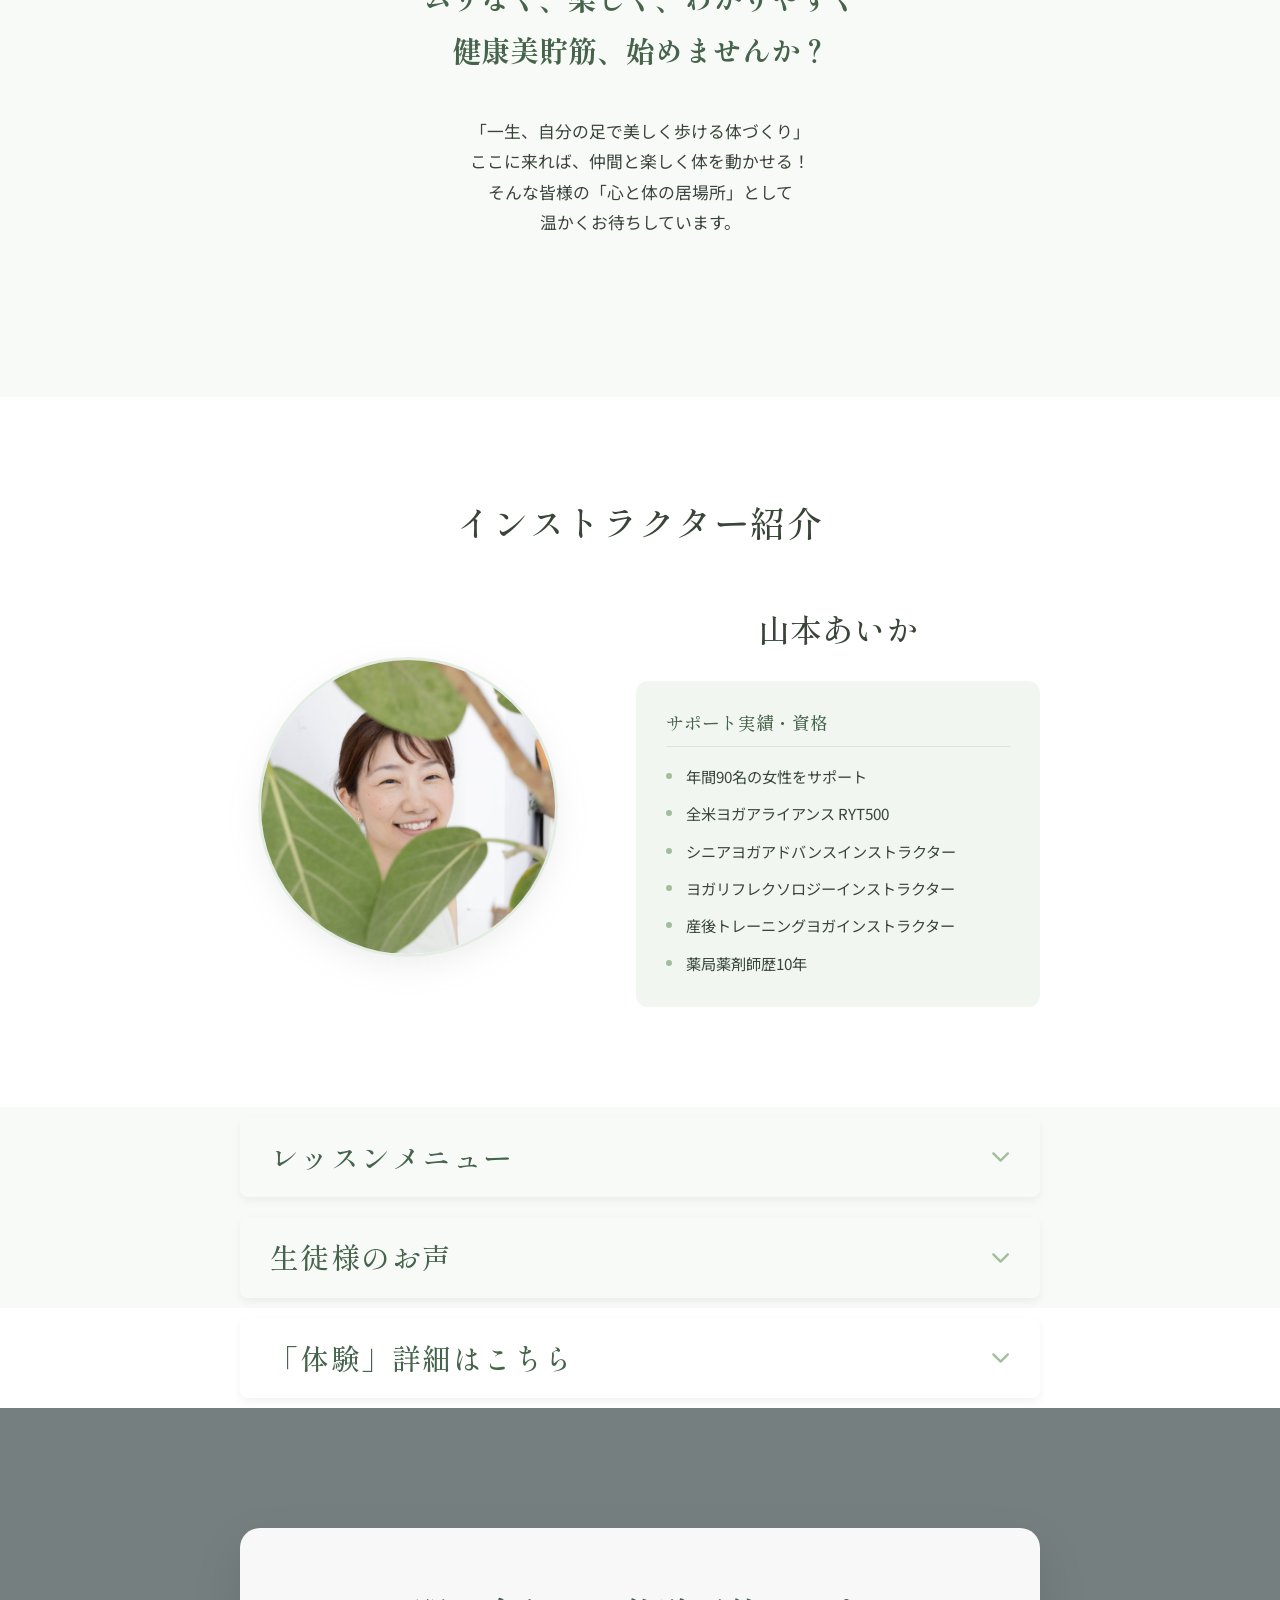
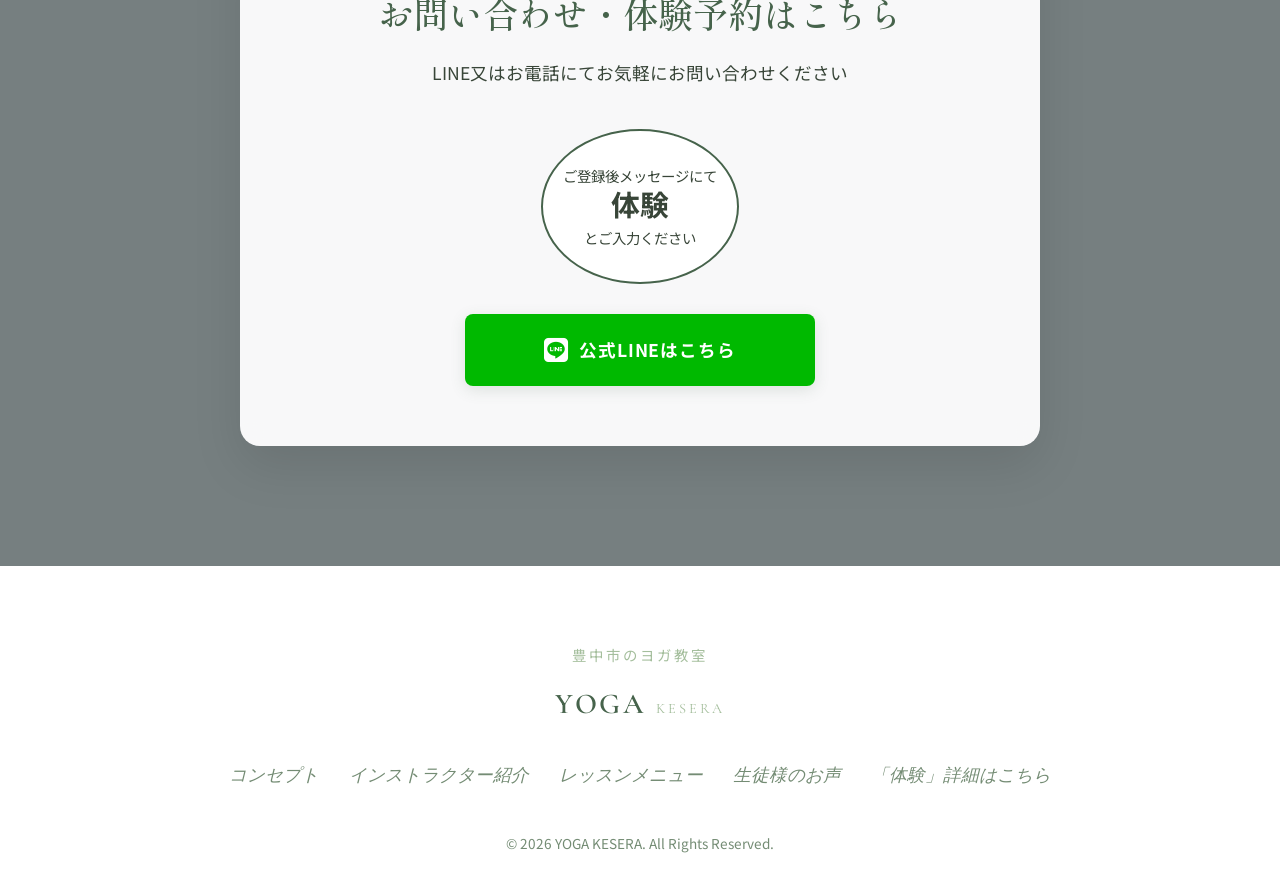
==== commit 81dfa26e: "Fix concept line break and add schedule scroll hint" ====
--- a/index.html
+++ b/index.html
@@ -122,7 +122,7 @@
                     <p class="concept-text">
                         「一生、自分の足で美しく歩ける体づくり」<br>
                         ここに来れば、仲間と楽しく体を動かせる！<br>
-                        そんな皆様の「心と体の居場所」として、温かくお待ちしています。
+                        そんな皆様の「心と体の居場所」として<br>温かくお待ちしています。
                     </p>
                 </div>
 
@@ -311,6 +311,9 @@
                                                     <!-- Schedule data will be dynamically loaded here by js/script.js -->
                                                 </tbody>
                                             </table>
+                                        </div>
+                                        <div style="text-align: center; font-size: 0.85rem; color: var(--color-primary); margin-top: 10px;">
+                                            <i class="fa-solid fa-chevron-down" style="font-size: 0.75rem; margin-right: 4px;"></i> スクロールして以降の予定を確認
                                         </div>
                                     </div>
                                 </li>
